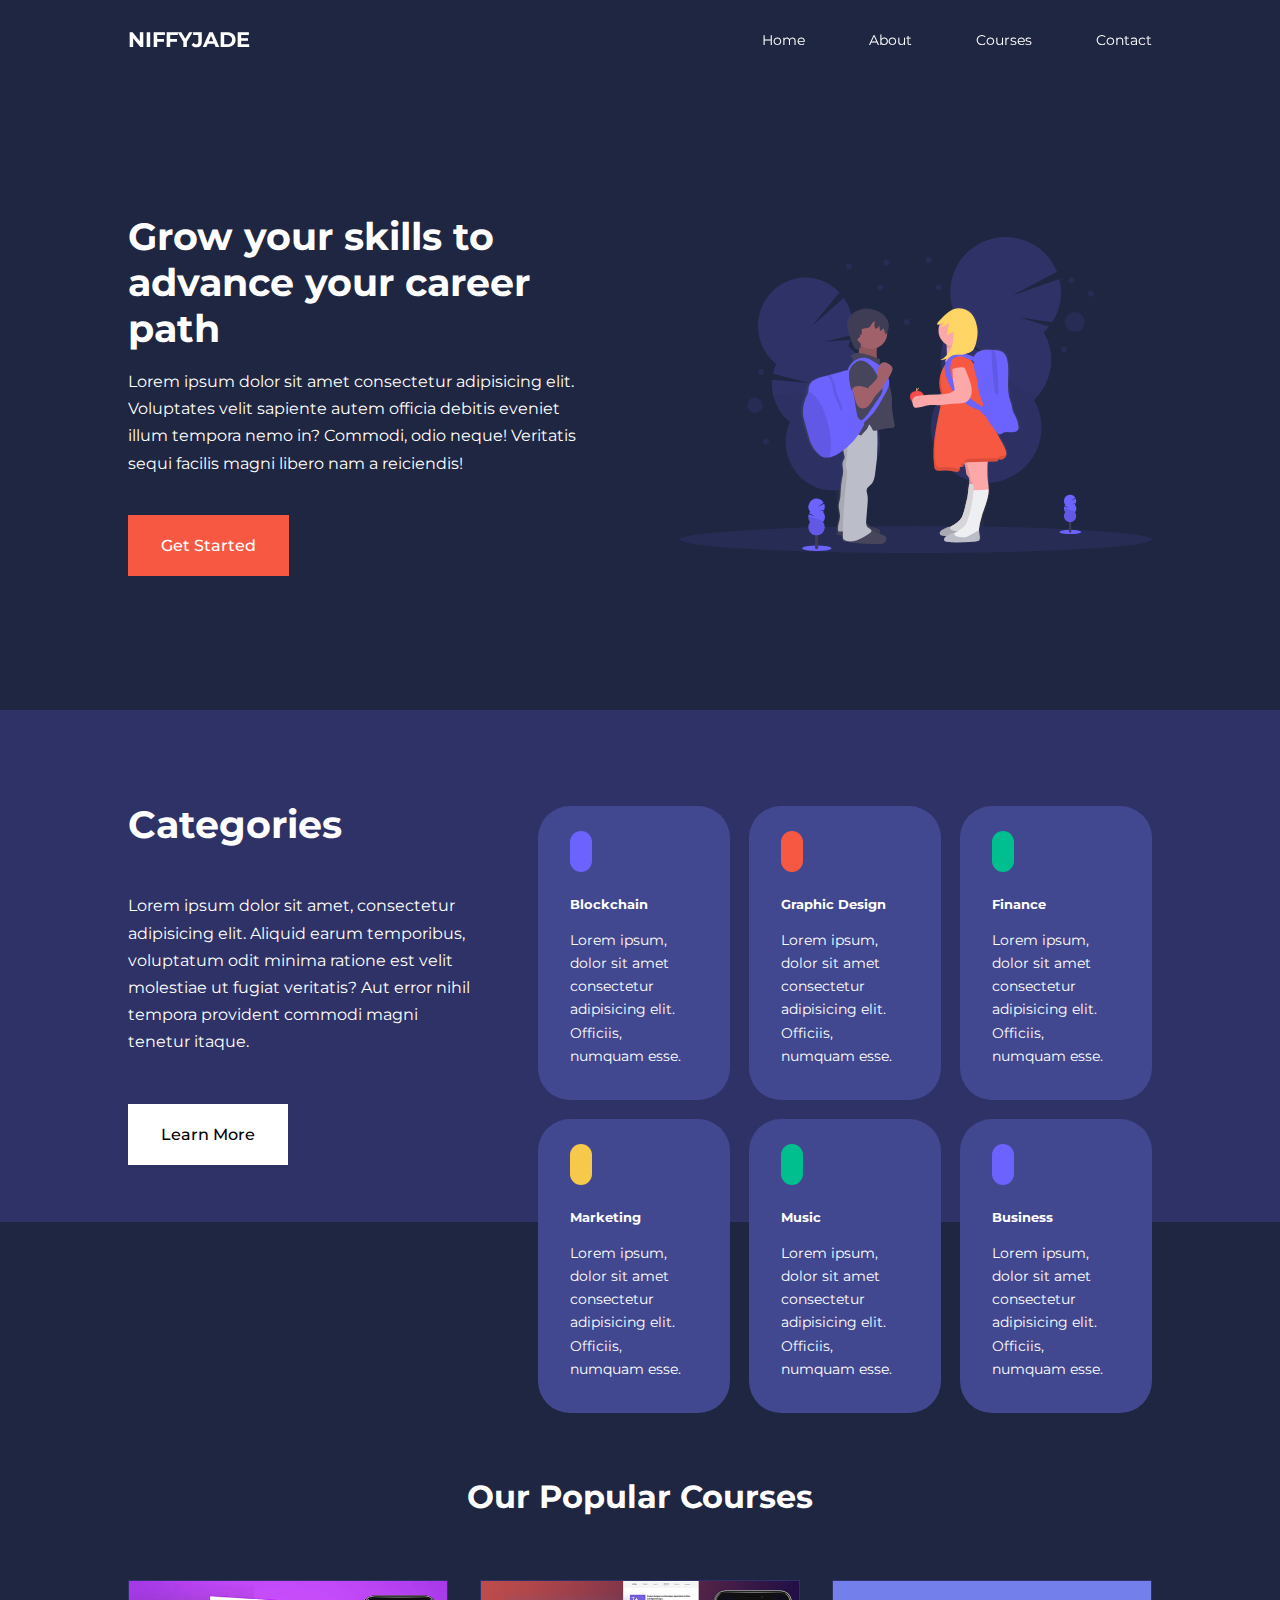
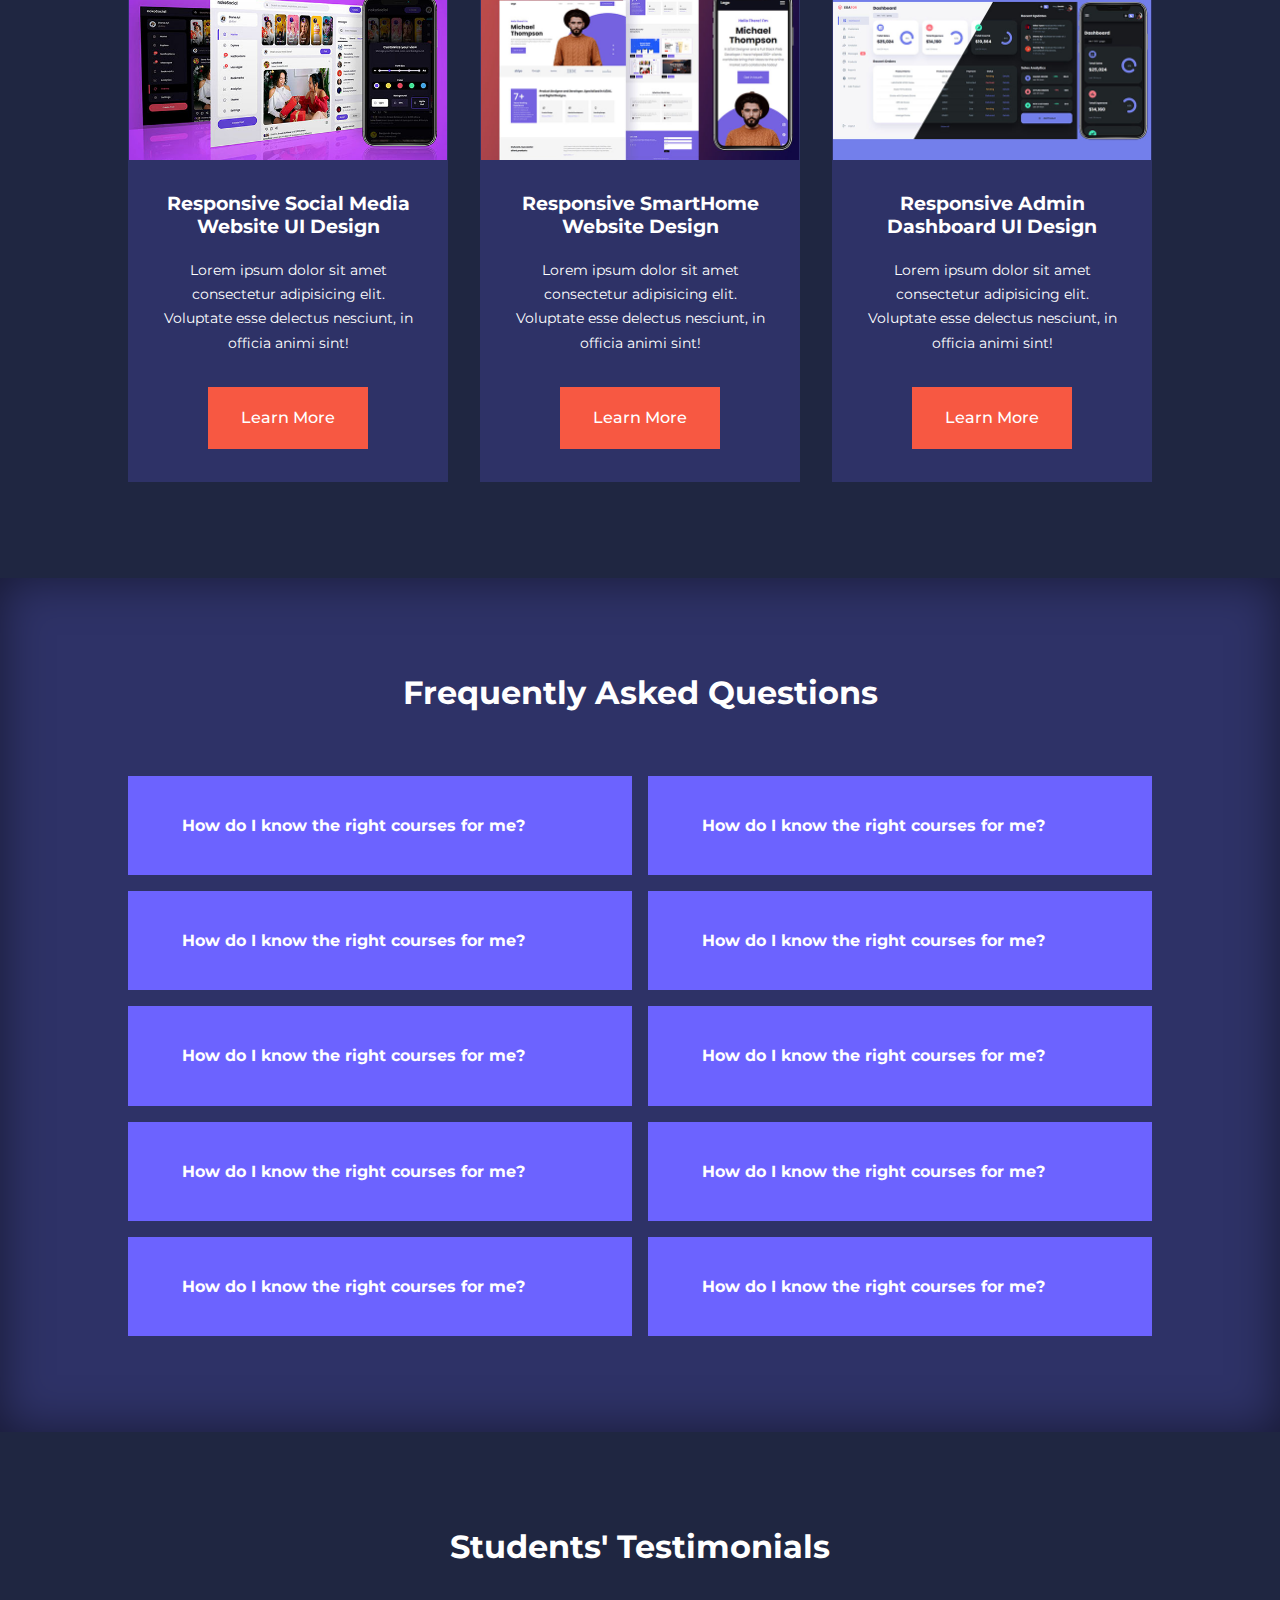
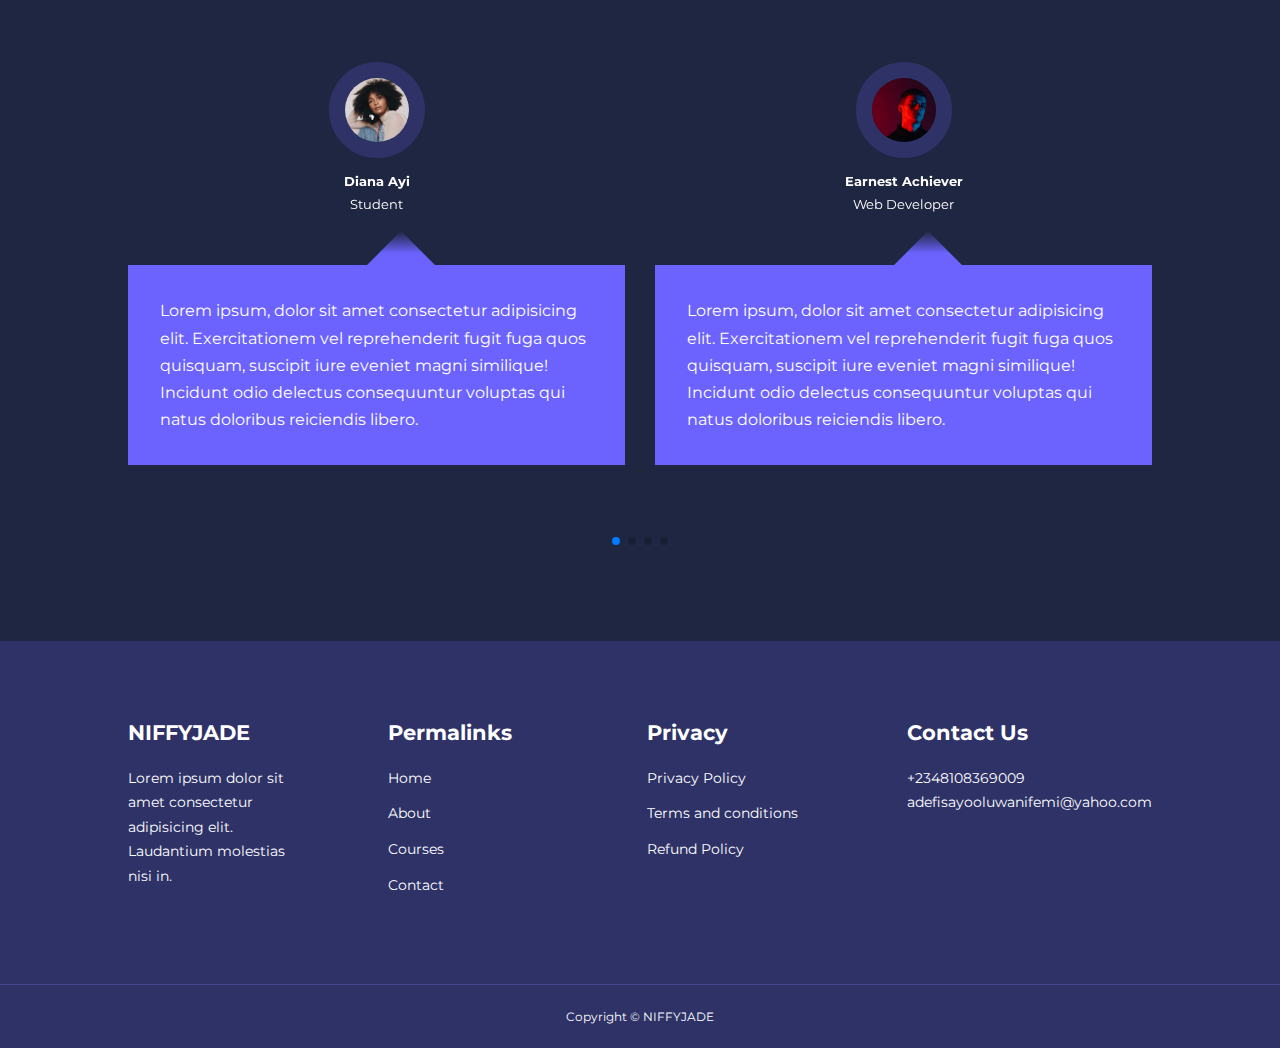
==== Education website/index.html @ f6dd6557 "Add files via upload" ====
<!DOCTYPE html>
<html lang="en">
<head>
    <meta charset="UTF-8">
    <meta http-equiv="X-UA-Compatible" content="IE=edge">
    <meta name="viewport" content="width=device-width, initial-scale=1.0">
    <title>Education Website</title>


    <!-- Iconscout Cdn-->
    <link rel="stylesheet" href="https://unicons.iconscout.com/release/v4.0.8/css/line.css">

    <!-- Google font (Montserrat) -->
    <link rel="preconnect" href="https://fonts.googleapis.com">
    <link rel="preconnect" href="https://fonts.gstatic.com" crossorigin>
    <link href="https://fonts.googleapis.com/css2?family=Montserrat:ital,wght@0,300;0,400;0,500;0,600;0,700;0,900;1,800&display=swap" rel="stylesheet">

    <!----- Swiper js -------->
    <link rel="stylesheet" href="https://cdn.jsdelivr.net/npm/swiper@9/swiper-bundle.min.css"/>


    <link rel="stylesheet" href="./css/style.css">
</head>
<body>
    <!------- Navbar ------->
    <nav>
        <div class="container nav__container">
            <a href="index.html"><h4>NIFFYJADE</h4></a>
            <ul class="nav__menu"> 
                    <li><a href="index.html">Home</a></li>
                    <li><a href="about.html">About</a></li>
                    <li><a href="courses.html">Courses</a></li>
                    <li><a href="contact.html">Contact</a></li> 
            </ul>
            <button id="open-menu-btn"><i class="uil uil-bars"></i></button>
            <button id="close-menu-btn"><i class="uil uil-multiply"></i></button>
        </div>
    </nav>
    <!------- End Navbar ------->

    <!------- Start Header ------->
    <header>
        <div class="container header__container">
            <div class="header__left">
                <h1>Grow your skills to advance your career path</h1>
                <p>
                    Lorem ipsum dolor sit amet consectetur adipisicing elit. Voluptates velit sapiente autem officia debitis eveniet illum tempora nemo in? Commodi, odio neque! Veritatis sequi facilis magni libero nam a reiciendis!
                </p>
                <a href="courses.html" class="btn btn-primary">Get Started</a>
            </div>

            <div class="header__right">
                <div class="header__right-image">
                    <img src="./images/header.svg">
                </div>
            </div>
        </div>
    </header>
    <!------- End Header ------->

    <section class="categories">
        <div class="container categories__container">
            <div class="categories__left">
                <h1>Categories</h1>
                <p>Lorem ipsum dolor sit amet, consectetur adipisicing elit. Aliquid earum temporibus, voluptatum odit minima ratione est velit molestiae ut fugiat veritatis? Aut error nihil tempora provident commodi magni tenetur itaque.</p>
                <a href="#" class="btn">Learn More</a>
            </div>

            <div class="categories__right">
                <article class="category">
                    <span class="category__icon"><i class="uil uil-bitcoin-circle"></i></span>
                    <h5>Blockchain</h5>
                    <p>Lorem ipsum, dolor sit amet consectetur adipisicing elit. Officiis, numquam esse.</p>
                </article>

                <article class="category">
                    <span class="category__icon"><i class="uil uil-palette"></i></span>
                    <h5>Graphic Design</h5>
                    <p>Lorem ipsum, dolor sit amet consectetur adipisicing elit. Officiis, numquam esse.</p>
                </article>

                <article class="category">
                    <span class="category__icon"><i class="uil uil-usd-circle"></i></span>
                    <h5>Finance</h5>
                    <p>Lorem ipsum, dolor sit amet consectetur adipisicing elit. Officiis, numquam esse.</p>
                </article>

                <article class="category">
                    <span class="category__icon"><i class="uil uil-megaphone"></i></span>
                    <h5>Marketing</h5>
                    <p>Lorem ipsum, dolor sit amet consectetur adipisicing elit. Officiis, numquam esse.</p>
                </article>

                <article class="category">
                    <span class="category__icon"><i class="uil uil-music"></i></span>
                    <h5>Music</h5>
                    <p>Lorem ipsum, dolor sit amet consectetur adipisicing elit. Officiis, numquam esse.</p>
                </article>

                <article class="category">
                    <span class="category__icon"><i class="uil uil-puzzle-piece"></i></span>
                    <h5>Business</h5>
                    <p>Lorem ipsum, dolor sit amet consectetur adipisicing elit. Officiis, numquam esse.</p>
                </article>
            </div>
        </div>
    </section>
    <!---------- End Categories -------->

    <!------- Start Courses --------->
    <section class="courses">
        <h2>Our Popular Courses</h2>
        <div class="container courses__container">
            <article class="course">
                <div class="course__image">
                    <img src="./images/course1.jpg">
                </div>
                <div class="course__info">
                    <h4>Responsive Social Media Website UI Design</h4>
                    <p>
                        Lorem ipsum dolor sit amet consectetur adipisicing elit. Voluptate esse delectus nesciunt, in officia animi sint!
                    </p>
                <a href="courses.html" class="btn btn-primary">Learn More</a>
                </div>
            </article>

            <article class="course">
                <div class="course__image">
                    <img src="./images/course2.jpg">
                </div>
                <div class="course__info">
                    <h4>Responsive SmartHome Website Design</h4>
                    <p>
                        Lorem ipsum dolor sit amet consectetur adipisicing elit. Voluptate esse delectus nesciunt, in officia animi sint!
                    </p>
                <a href="courses.html" class="btn btn-primary">Learn More</a>
                </div>
            </article>

            <article class="course">
                <div class="course__image">
                    <img src="./images/course3.jpg">
                </div>
                <div class="course__info">
                    <h4>Responsive Admin Dashboard UI Design</h4>
                    <p>
                        Lorem ipsum dolor sit amet consectetur adipisicing elit. Voluptate esse delectus nesciunt, in officia animi sint!
                    </p>
                <a href="courses.html" class="btn btn-primary">Learn More</a>
                </div>
            </article>
        </div>
    </section>
    <!------- End Courses -------->

    <!-------- Start Faqs --------->
    <section class="faqs">
        <h2>Frequently Asked Questions</h2>
        <div class="container faqs__container">
            <article class="faq">
                <div class="faq__icon"><i class="uil uil-plus"></i></div>
                <div class="question__answer">
                    <h4>How do I know the right courses for me?</h4>
                    <p>
                        Lorem ipsum dolor, sit amet consectetur adipisicing elit. Cupiditate inventore modi placeat, at blanditiis, illo tempora ea ex, dolore totam assumenda optio. Amet quis beatae consequatur animi, est distinctio? Similique!
                    </p>
                </div>
            </article>

            <article class="faq">
                <div class="faq__icon"><i class="uil uil-plus"></i></div>
                <div class="question__answer">
                    <h4>How do I know the right courses for me?</h4>
                    <p>
                        Lorem ipsum dolor, sit amet consectetur adipisicing elit. Cupiditate inventore modi placeat, at blanditiis, illo tempora ea ex, dolore totam assumenda optio. Amet quis beatae consequatur animi, est distinctio? Similique!
                    </p>
                </div>
            </article>

            <article class="faq">
                <div class="faq__icon"><i class="uil uil-plus"></i></div>
                <div class="question__answer">
                    <h4>How do I know the right courses for me?</h4>
                    <p>
                        Lorem ipsum dolor, sit amet consectetur adipisicing elit. Cupiditate inventore modi placeat, at blanditiis, illo tempora ea ex, dolore totam assumenda optio. Amet quis beatae consequatur animi, est distinctio? Similique!
                    </p>
                </div>
            </article>

            <article class="faq">
                <div class="faq__icon"><i class="uil uil-plus"></i></div>
                <div class="question__answer">
                    <h4>How do I know the right courses for me?</h4>
                    <p>
                        Lorem ipsum dolor, sit amet consectetur adipisicing elit. Cupiditate inventore modi placeat, at blanditiis, illo tempora ea ex, dolore totam assumenda optio. Amet quis beatae consequatur animi, est distinctio? Similique!
                    </p>
                </div>
            </article>

            <article class="faq">
                <div class="faq__icon"><i class="uil uil-plus"></i></div>
                <div class="question__answer">
                    <h4>How do I know the right courses for me?</h4>
                    <p>
                        Lorem ipsum dolor, sit amet consectetur adipisicing elit. Cupiditate inventore modi placeat, at blanditiis, illo tempora ea ex, dolore totam assumenda optio. Amet quis beatae consequatur animi, est distinctio? Similique!
                    </p>
                </div>
            </article>

            <article class="faq">
                <div class="faq__icon"><i class="uil uil-plus"></i></div>
                <div class="question__answer">
                    <h4>How do I know the right courses for me?</h4>
                    <p>
                        Lorem ipsum dolor, sit amet consectetur adipisicing elit. Cupiditate inventore modi placeat, at blanditiis, illo tempora ea ex, dolore totam assumenda optio. Amet quis beatae consequatur animi, est distinctio? Similique!
                    </p>
                </div>
            </article>

            <article class="faq">
                <div class="faq__icon"><i class="uil uil-plus"></i></div>
                <div class="question__answer">
                    <h4>How do I know the right courses for me?</h4>
                    <p>
                        Lorem ipsum dolor, sit amet consectetur adipisicing elit. Cupiditate inventore modi placeat, at blanditiis, illo tempora ea ex, dolore totam assumenda optio. Amet quis beatae consequatur animi, est distinctio? Similique!
                    </p>
                </div>
            </article>

            <article class="faq">
                <div class="faq__icon"><i class="uil uil-plus"></i></div>
                <div class="question__answer">
                    <h4>How do I know the right courses for me?</h4>
                    <p>
                        Lorem ipsum dolor, sit amet consectetur adipisicing elit. Cupiditate inventore modi placeat, at blanditiis, illo tempora ea ex, dolore totam assumenda optio. Amet quis beatae consequatur animi, est distinctio? Similique!
                    </p>
                </div>
            </article>

            <article class="faq">
                <div class="faq__icon"><i class="uil uil-plus"></i></div>
                <div class="question__answer">
                    <h4>How do I know the right courses for me?</h4>
                    <p>
                        Lorem ipsum dolor, sit amet consectetur adipisicing elit. Cupiditate inventore modi placeat, at blanditiis, illo tempora ea ex, dolore totam assumenda optio. Amet quis beatae consequatur animi, est distinctio? Similique!
                    </p>
                </div>
            </article>

            <article class="faq">
                <div class="faq__icon"><i class="uil uil-plus"></i></div>
                <div class="question__answer">
                    <h4>How do I know the right courses for me?</h4>
                    <p>
                        Lorem ipsum dolor, sit amet consectetur adipisicing elit. Cupiditate inventore modi placeat, at blanditiis, illo tempora ea ex, dolore totam assumenda optio. Amet quis beatae consequatur animi, est distinctio? Similique!
                    </p>
                </div>
            </article>
        </div>
    </section>
    <!---------- End Faqs ------------->


    <!----------- Start Testimonial ------>
    <section class="container testimonials__container mySwiper">
        <h2>Students' Testimonials</h2>
        <div class="swiper-wrapper">
            <article class="testimonial swiper-slide">
                <div class="avatar">
                    <img src="./images/avatar1.jpg">
                </div>
                <div class="testimonial__info">
                    <h5>Diana Ayi</h5>
                    <small>Student</small>
                </div>
                <div class="testimonial__body">
                    <p>
                        Lorem ipsum, dolor sit amet consectetur adipisicing elit. Exercitationem vel reprehenderit fugit fuga quos quisquam, suscipit iure eveniet magni similique! Incidunt odio delectus consequuntur voluptas qui natus doloribus reiciendis libero.
                    </p>
                </div>
            </article>

            <article class="testimonial swiper-slide">
                <div class="avatar">
                    <img src="./images/avatar2.jpg">
                </div>
                <div class="testimonial__info">
                    <h5>Earnest Achiever</h5>
                    <small>Web Developer</small>
                </div>
                <div class="testimonial__body">
                    <p>
                        Lorem ipsum, dolor sit amet consectetur adipisicing elit. Exercitationem vel reprehenderit fugit fuga quos quisquam, suscipit iure eveniet magni similique! Incidunt odio delectus consequuntur voluptas qui natus doloribus reiciendis libero.
                    </p>
                </div>
            </article>

            <article class="testimonial swiper-slide">
                <div class="avatar">
                    <img src="./images/avatar3.jpg">
                </div>
                <div class="testimonial__info">
                    <h5>Edem Quist</h5>
                    <small>Student</small>
                </div>
                <div class="testimonial__body">
                    <p>
                        Lorem ipsum, dolor sit amet consectetur adipisicing elit. Exercitationem vel reprehenderit fugit fuga quos quisquam, suscipit iure eveniet magni similique! Incidunt odio delectus consequuntur voluptas qui natus doloribus reiciendis libero.
                    </p>
                </div>
            </article>

            <article class="testimonial swiper-slide">
                <div class="avatar">
                    <img src="./images/avatar4.jpg">
                </div>
                <div class="testimonial__info">
                    <h5>Hajia Bintu</h5>
                    <small>Student</small>
                </div>
                <div class="testimonial__body">
                    <p>
                        Lorem ipsum, dolor sit amet consectetur adipisicing elit. Exercitationem vel reprehenderit fugit fuga quos quisquam, suscipit iure eveniet magni similique! Incidunt odio delectus consequuntur voluptas qui natus doloribus reiciendis libero.
                    </p>
                </div>
            </article>

            <article class="testimonial swiper-slide">
                <div class="avatar">
                    <img src="./images/avatar5.jpg">
                </div>
                <div class="testimonial__info">
                    <h5>Jane Doe</h5>
                    <small>Student</small>
                </div>
                <div class="testimonial__body">
                    <p>
                        Lorem ipsum, dolor sit amet consectetur adipisicing elit. Exercitationem vel reprehenderit fugit fuga quos quisquam, suscipit iure eveniet magni similique! Incidunt odio delectus consequuntur voluptas qui natus doloribus reiciendis libero.
                    </p>
                </div>
            </article>
        </div>
        <div class="swiper-pagination"></div>
    </section>
    <!------- End Testimonials ------->







    <!------ Start Footer --------->
    <footer>
        <div class="container footer__container">
            <div class="footer__1">
                <a href="index.html" class="footer__logo"><h4>NIFFYJADE</h4></a>
                <p>
                    Lorem ipsum dolor sit amet consectetur adipisicing elit. Laudantium molestias nisi in.
                </p>
            </div>

            <div class="footer__2">
                <h4>Permalinks</h4>
                <ul class="permalinks">
                    <li><a href="index.html">Home</a></li>
                    <li><a href="about.html">About</a></li>
                    <li><a href="courses.html">Courses</a></li>
                    <li><a href="contact.html">Contact</a></li>
                </ul>
            </div>

            <div class="footer__3">
                <h4>Privacy</h4>
                <ul class="privacy">
                    <li><a href="#">Privacy Policy</a></li>
                    <li><a href="#">Terms and conditions</a></li>
                    <li><a href="#">Refund Policy</a></li>
                </ul>
            </div>

            <div class="footer__4">
                <h4>Contact Us</h4>
                <div>
                    <p>+2348108369009</p>
                    <p>adefisayooluwanifemi@yahoo.com</p>
                </div>

                <ul class="footer__socials">
                    <li>
                        <a href="#"><i class="uil uil-facebook-f"></i></a>
                    </li>
                    <li>
                        <a href="#"><i class="uil uil-instagram-alt"></i></a>
                    </li>
                    <li>
                        <a href="#"><i class="uil uil-twitter"></i></a>
                    </li>
                    <li>
                        <a href="#"><i class="uil uil-linkedin-alt"></i></a>
                    </li>
                </ul>
            </div>
        </div>
        <div class="footer__copyright">
            <small>Copyright &copy; NIFFYJADE</small>
        </div>
    </footer>
    <!-------- End Footer ------------>






    <script src="https://cdn.jsdelivr.net/npm/swiper@9/swiper-bundle.min.js"></script>
    <script src="./main.js"></script>

    <script>
        var swiper = new Swiper(".mySwiper", {
            slidesPerView: 1,
            spaceBetween: 30,
            pagination: {
            el: ".swiper-pagination",
            clickable: true,
            },
            // when window width is >= 600px
            breakpoints: {
                600: {
                    slidesPerView: 2
                }
            }
        });
    </script>
</body>
</html>
---- Education website/css/style.css ----
* {
    margin: 0;
    padding: 0;
    border: 0;
    outline: 0;
    text-decoration: none;
    list-style: none;
    box-sizing: border-box;
}

:root {
    --color-primary: #6c63ff;
    --color-success: #00bf8e;
    --color-warning: #f7c94b;
    --color-danger: #f75842;
    --color-danger-variant: rgba(247, 88, 66, 0.4);
    --color-white: #fff;
    --color-light: rgba(255, 255, 255, 0.7);
    --color-black: #000;
    --color-bg: #1f2641;
    --color-bg1: #2e3267;
    --color-bg2: #424890;

    --container-width-lg: 80%;
    --container-width-md: 90%;
    --container-width-sm: 94%;

    --transition: all 400ms ease;
}

body {
    font-family: 'Montserrat', sans-serif;
    line-height: 1.7;
    color: var(--color-white);
    background: var(--color-bg);
}

.container {
    width: var(--container-width-lg);
    margin: 0 auto;
}

section {
    padding: 6rem 0;
}

section h2 {
    text-align: center;
    margin-bottom: 4rem;
}

h1, h2, h3, h4, h5 {
    line-height: 1.2;
}

h1 {
    font-size: 2.4rem;
}

h2 {
    font-size: 2rem;
}

h3 {
    font-size: 1.6rem;
}

h4 {
    font-size: 1.3rem;
}

a {
    color: var(--color-white);
}

img {
    width: 100%;
    display: block;
    object-fit: cover;
}

.btn {
    display: inline-block;
    background: var(--color-white);
    color: var(--color-black);
    padding: 1rem 2rem;
    border: 1px solid transparent;
    font-weight: 500;
    transition: var(--transition);
}

.btn:hover {
    background: transparent;
    color: var(--color-white);
    border-color: var(--color-white);
}

.btn-primary {
    background: var(--color-danger);
    color: var(--color-white);
}

/*=========== Navbar ==========*/
nav {
    background: transparent;
    width: 100vw;
    height: 5rem;
    position: fixed;
    top: 0;
    z-index: 11;
}

/* change navbar styles on scroll using javascript */
.window-scroll {
    background: var(--color-primary);
    box-shadow: 0 1rem 2rem rbga(0, 0, 0, 0.2);
}

.nav__container {
    height: 100%;
    display: flex;
    justify-content: space-between;
    align-items: center;
}

nav button {
    display: none;
}

.nav__menu {
    display: flex;
    align-items: center;
    gap: 4rem;
}

.nav__menu a {
    font-size: 0.9rem;
    transition: var(--transition);
}

.nav__menu a:hover {
    color: var(--color-bg2);
}
/*=========== Start Header ========*/
header {
    position: relative;
    top: 5rem;
    overflow: hidden;
    height: 70vh;
    margin-bottom: 5rem;
}

.header__container {
    display: grid;
    grid-template-columns: 1fr 1fr;
    align-items: center;
    gap: 5rem;
    height: 100%;
}

.header__left p {
    margin: 1rem 0 2.4rem;
}

/*========= Categories =======*/
.categories {
    background: var(--color-bg1);
    height: 32rem;
}

.categories h1 {
    line-height: 1;
    margin-bottom: 3rem;
}

.categories__container {
    display: grid;
    grid-template-columns: 40% 60%;
}

.categories__left {
    margin-right: 4rem;
}

.categories__left p {
    margin: 1rem 0 3rem;
}

.categories__right {
    display: grid;
    grid-template-columns: repeat(3, 1fr);
    gap: 1.2rem;
}

.category {
    background: var(--color-bg2);
    padding: 2rem;
    border-radius: 2rem;
    transition: var(--transition);
}

.category:hover{
    box-shadow: 0 3rem 3rem rgba(0, 0, 0, 0.3);
    z-index: 1;
}

.category:nth-child(2) .category__icon {
    background: var(--color-danger);
}

.category:nth-child(3) .category__icon {
    background: var(--color-success);
}

.category:nth-child(4) .category__icon {
    background: var(--color-warning);
}

.category:nth-child(5) .category__icon {
    background: var(--color-success);
}

.category__icon {
    background: var(--color-primary);
    padding: 0.7rem;
    border-radius: 0.9rem;
}

.category h5 {
    margin: 2rem 0 1rem;
}

.category p {
    font-size: 0.85rem;
}

/*======== Start courses =======*/
.courses {
    margin-top: 10rem;
}

.courses__container {
    display: grid;
    grid-template-columns: repeat(3, 1fr);
    gap: 2rem;
}

.course {
    background: var(--color-bg1);
    text-align: center;
    border: 1px solid transparent;
    transition: var(--transition);
}

.course:hover {
    background: transparent;
    border-color: var(--color-primary);
}

.course__info {
    padding: 2rem;
}

.course__info h4 {
    font-size: 1.2rem;
}

.course__info p {
    margin: 1.2rem 0 2rem;
    font-size: 0.9rem;
}

/*============= Start Faqs ========*/
.faqs {
    background: var(--color-bg1);
    box-shadow: inset 0 0 3rem rgba(0, 0, 0, 0.5);
}

.faqs__container {
    display: grid;
    grid-template-columns: 1fr 1fr;
    gap: 1rem;
}

.faq {
    padding: 2rem;
    display: flex;
    align-items: center;
    gap: 1.4rem;
    height: fit-content;
    background: var(--color-primary);
    cursor: pointer;
}

.faq h4 {
    font-size: 1rem;
    line-height: 2.2;
}

.faq__icon {
    align-self: flex-start;
    font-size: 1.2rem;
}

.faq p {
    margin-top: 0.8rem;
    display: none;
}

.faq.open p {
    display: block;
}

/*======== Start Testionials ========*/
.testimonials__container {
    overflow-x: hidden;
    position: relative;
    margin-bottom: 5rem;
}

.testimonial {
    padding-top: 2rem;
}

.avatar {
    width: 6rem;
    height: 6rem;
    border-radius: 50%;
    overflow: hidden;
    margin: 0 auto 1rem;
    border: 1rem solid var(--color-bg1);
}

.testimonial__info {
    text-align: center;
}

.testimonial__body {
    background: var(--color-primary);
    padding: 2rem;
    margin-top: 3rem;
    position: relative;
}

.testimonial__body::before {
    content: '';
    display: block;
    background: linear-gradient(135deg, transparent, var(--color-primary), var(--color-primary), var(--color-primary));
    width: 3rem;
    height: 3rem;
    position: absolute;
    left: 50%;
    top: -1.5rem;
    transform: rotate(45deg);
}

/*=========== Start Footer =========*/
footer {
    background: var(--color-bg1);
    padding-top: 5rem;
    font-size: 0.9rem;
}

.footer__container {
    display: grid;
    grid-template-columns: repeat(4, 1fr);
    gap: 5rem;
}

.footer__container > div h4 {
    margin-bottom: 1.2rem;
}

.footer__1 p {
    margin: 0 0 2rem;
}

footer ul li {
    margin-bottom: 0.7rem;
}

footer ul li a:hover {
    text-decoration: underline;
}

.footer__socials {
    display: flex;
    gap: 1rem;
    font-size: 1.2rem;
    margin-top: 2rem;
}

.footer__copyright {
    text-align: center;
    margin-top: 4rem;
    padding: 1.2rem 0;
    border-top: 1px solid var(--color-bg2);
}

/*======== Media Queries (Tablets) =========*/
@media screen and (max-width: 1024px) {
    .container {
        width: var(--container-width-md);
    }
    
    h1 {
        font-size: 2.2rem;
    }

    h2 {
        font-size: 1.7rem;
    }

    h3 {
        font-size: 1.rem;
    }

    h4 {
        font-size: 1.2rem;
    }

    /*========= Navbar ========*/
    nav button {
        display: inline-block;
        background: transparent;
        font-size: 1.8rem;
        color: var(--color-white);
        cursor: pointer;
    }

    nav button#close-menu-btn {
        display: none;
    }

    .nav__menu {
        position: fixed;
        top: 5rem;
        right: 5%;
        height: fit-content;
        width: 18rem;
        flex-direction: column;
        gap: 0;
        display: none;
    }

    .nav__menu li {
        width: 100%;
        height: 5.8rem;
        animation: animateNavItems 400ms linear forwards;
        transform-origin: top right;
        opacity: 0;
    }

    .nav__menu li:nth-child(2) {
        animation-delay: 200ms;
    }

    .nav__menu li:nth-child(3) {
        animation-delay: 400ms;
    }

    .nav__menu li:nth-child(4) {
        animation-delay: 600ms;
    }

    @keyframes animateNavItems {
        0% {
            transform: rotateZ(-90deg) rotateX(90deg) scale(0.1);
        }

        100% {
            transform: rotateZ(0) rotateX(0) scale(1);
            opacity: 1;
        }
    }

    .nav__menu li a {
        background: var(--color-primary);
        box-shadow: -4rem 6rem 10rem rgba(0, 0, 0, 0.6);
        width: 100%;
        height: 100%;
        display: grid;
        place-items: center;
    }

    .nav__menu li a:hover {
        background: var(--color-bg2);
        color: var(--color-white);
    }

    /*========= Header ==========*/
    header {
        height: 52vh;
        margin-bottom: 4rem;
    }

    .header__container {
        gap: 0;
        padding-bottom: 3rem;
    }

    /*========== Categories ============*/
    .categories {
        height: auto;
    }

    .categories__container {
        grid-template-columns: 1fr;
        gap: 3rem;
    }

    .categories__left {
        margin-right: 0;
    }

    /*======= Popular Courses ========*/
    .courses {
        margin-top: 0;
    }

    .courses__container {
        grid-template-columns: 1fr 1fr;
    }

    /*======== Faqs =======*/
    .faqs__container {
        grid-template-columns: 1fr;
    }

    .faq {
        padding: 1.5rem;
    }

    /*======= Footer =======*/
    .footer__container {
        grid-template-columns: 1fr 1fr;
    }
}

/*============= Media Queries (phone) =========*/
@media screen and (max-width: 600px) {
    .container {
        width: var(--container-width-sm);
    }
    
    /*========== Navbar =========*/
    .nav__menu {
        right: 3%;
    }

    /*====== Header ========*/
    header {
        height: 100vh;
    }

    .header__container {
        grid-template-columns: 1fr;
        text-align: center;
        margin-top: 0;
    }

    .header__left p {
        margin-bottom: 1.3rem;
    }

    /*======== Categories ========*/
    .categories__right {
        grid-template-columns: 1fr 1fr;
        gap: 0.7rem;
    }

    .category {
        padding: 1rem;
        border-radius: 1rem;
    }

    .category__icon {
        margin-top: 4px;
        display: inline-block;
    }

    /*======== Popular Courses ========*/
    .courses__container {
        grid-template-columns: 1fr;
    }

    /*======== Testimonials ========*/
    .testimonial__body {
        padding: 1.2rem;
    }

    /*======== Footer ========*/
    .footer__container {
        grid-template-columns: 1fr;
        text-align: center;
        gap: 2rem;
    }

    .footer__1 p {
        margin: 1rem auto;
    }

    .footer__socials {
        justify-content: center;
    }
}
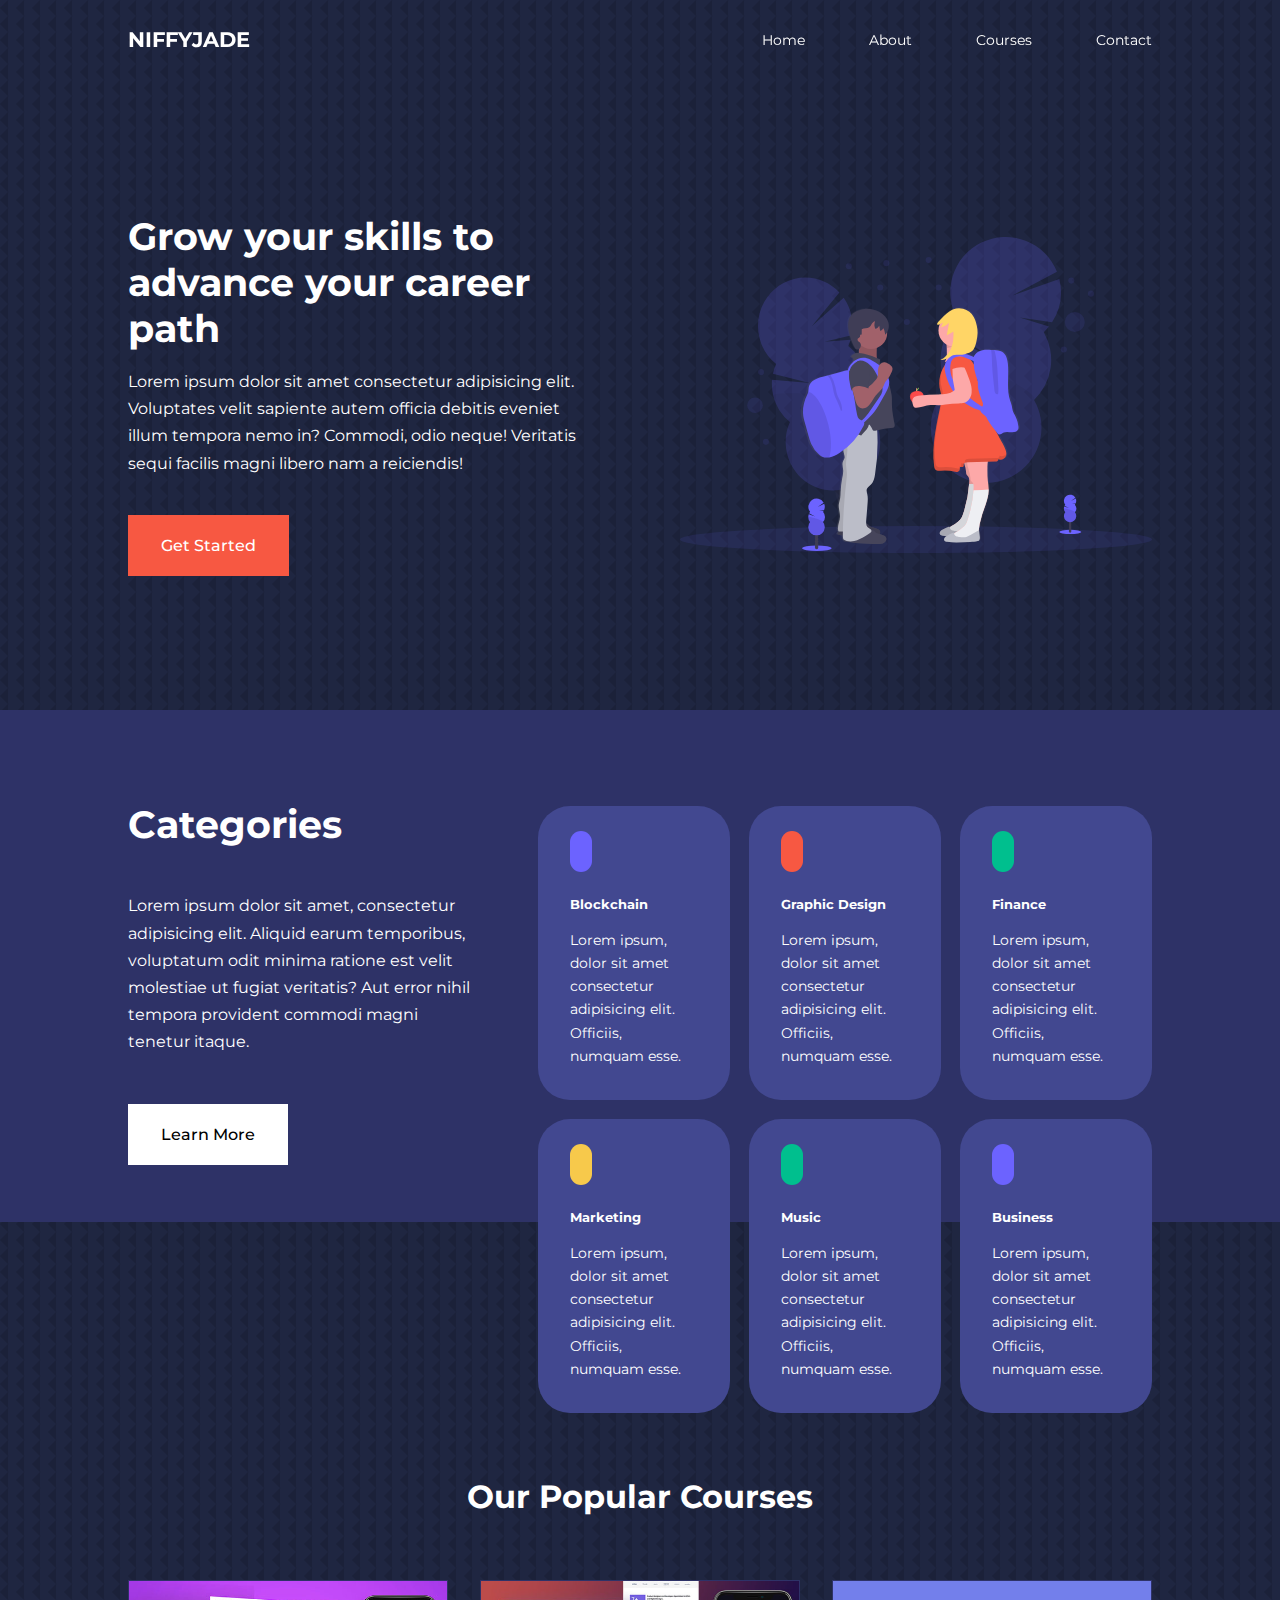
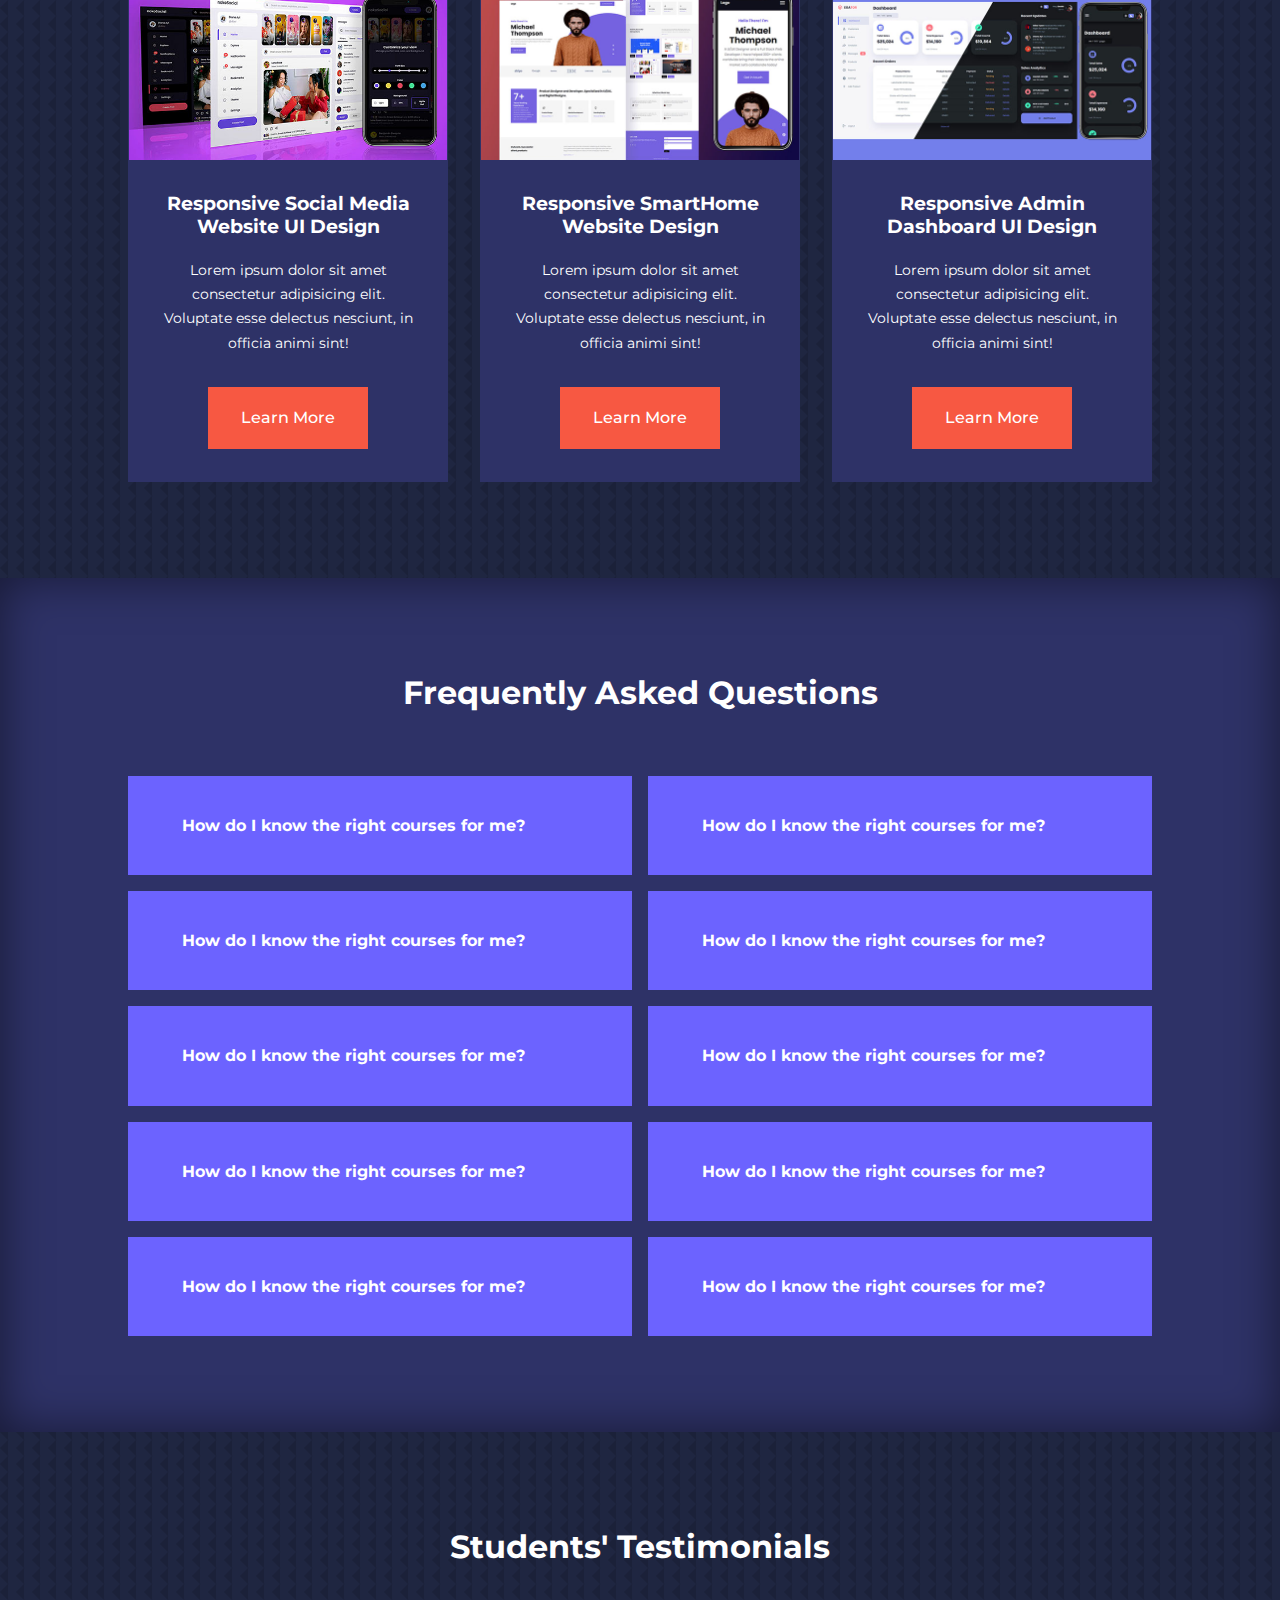
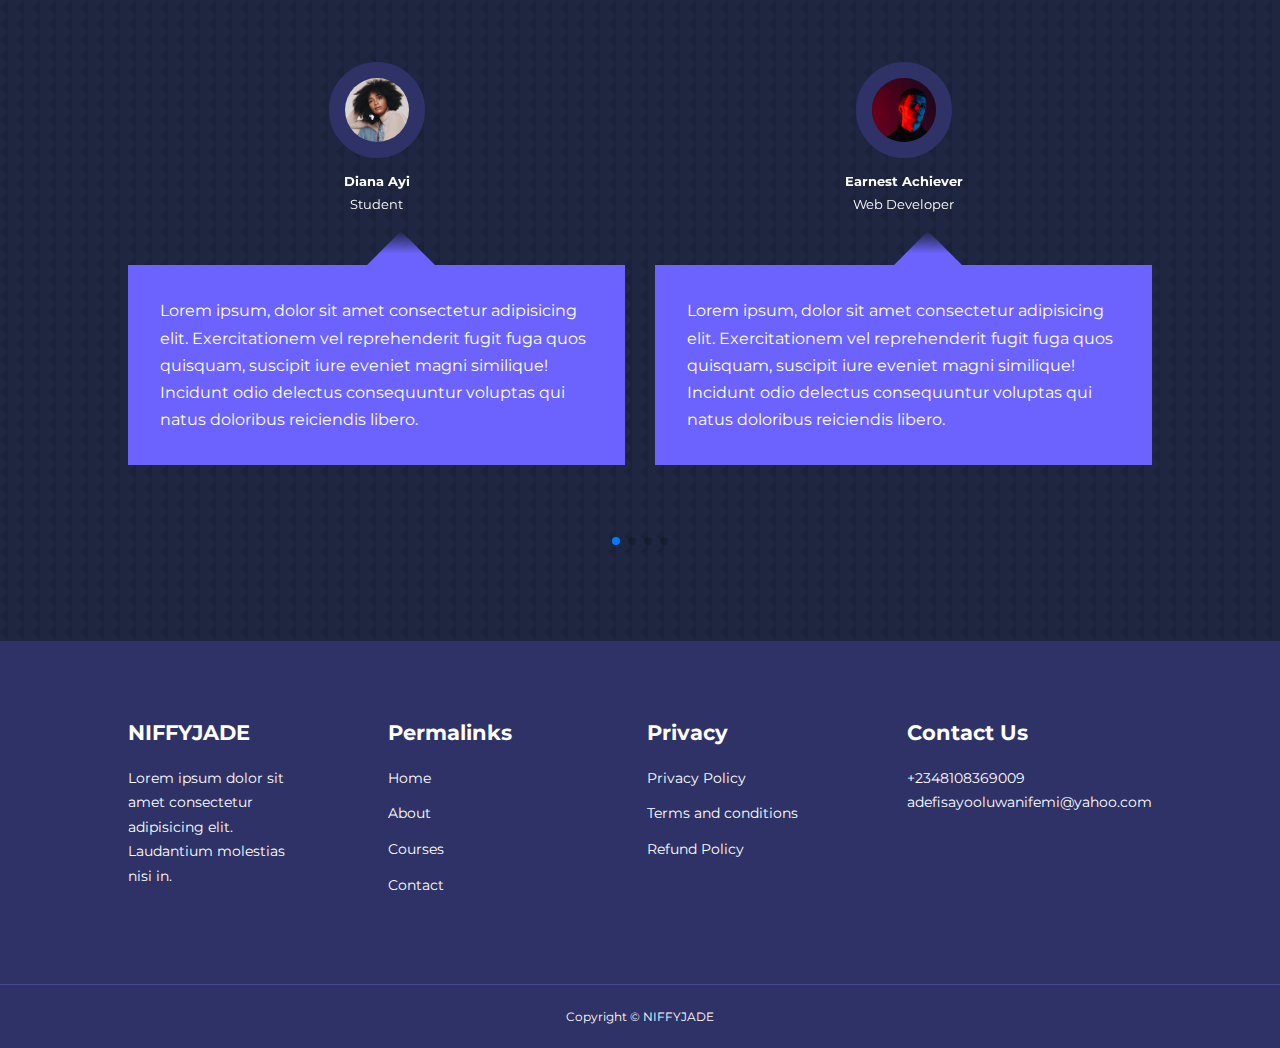
==== commit fd7d06a8: "Add files via upload" ====
--- a/Education website/index.html
+++ b/Education website/index.html
@@ -20,6 +20,10 @@
 
 
     <link rel="stylesheet" href="./css/style.css">
+
+    <style>
+        body { background-image: url("./images/bg-texture.png"); }
+    </style>
 </head>
 <body>
     <!------- Navbar ------->
